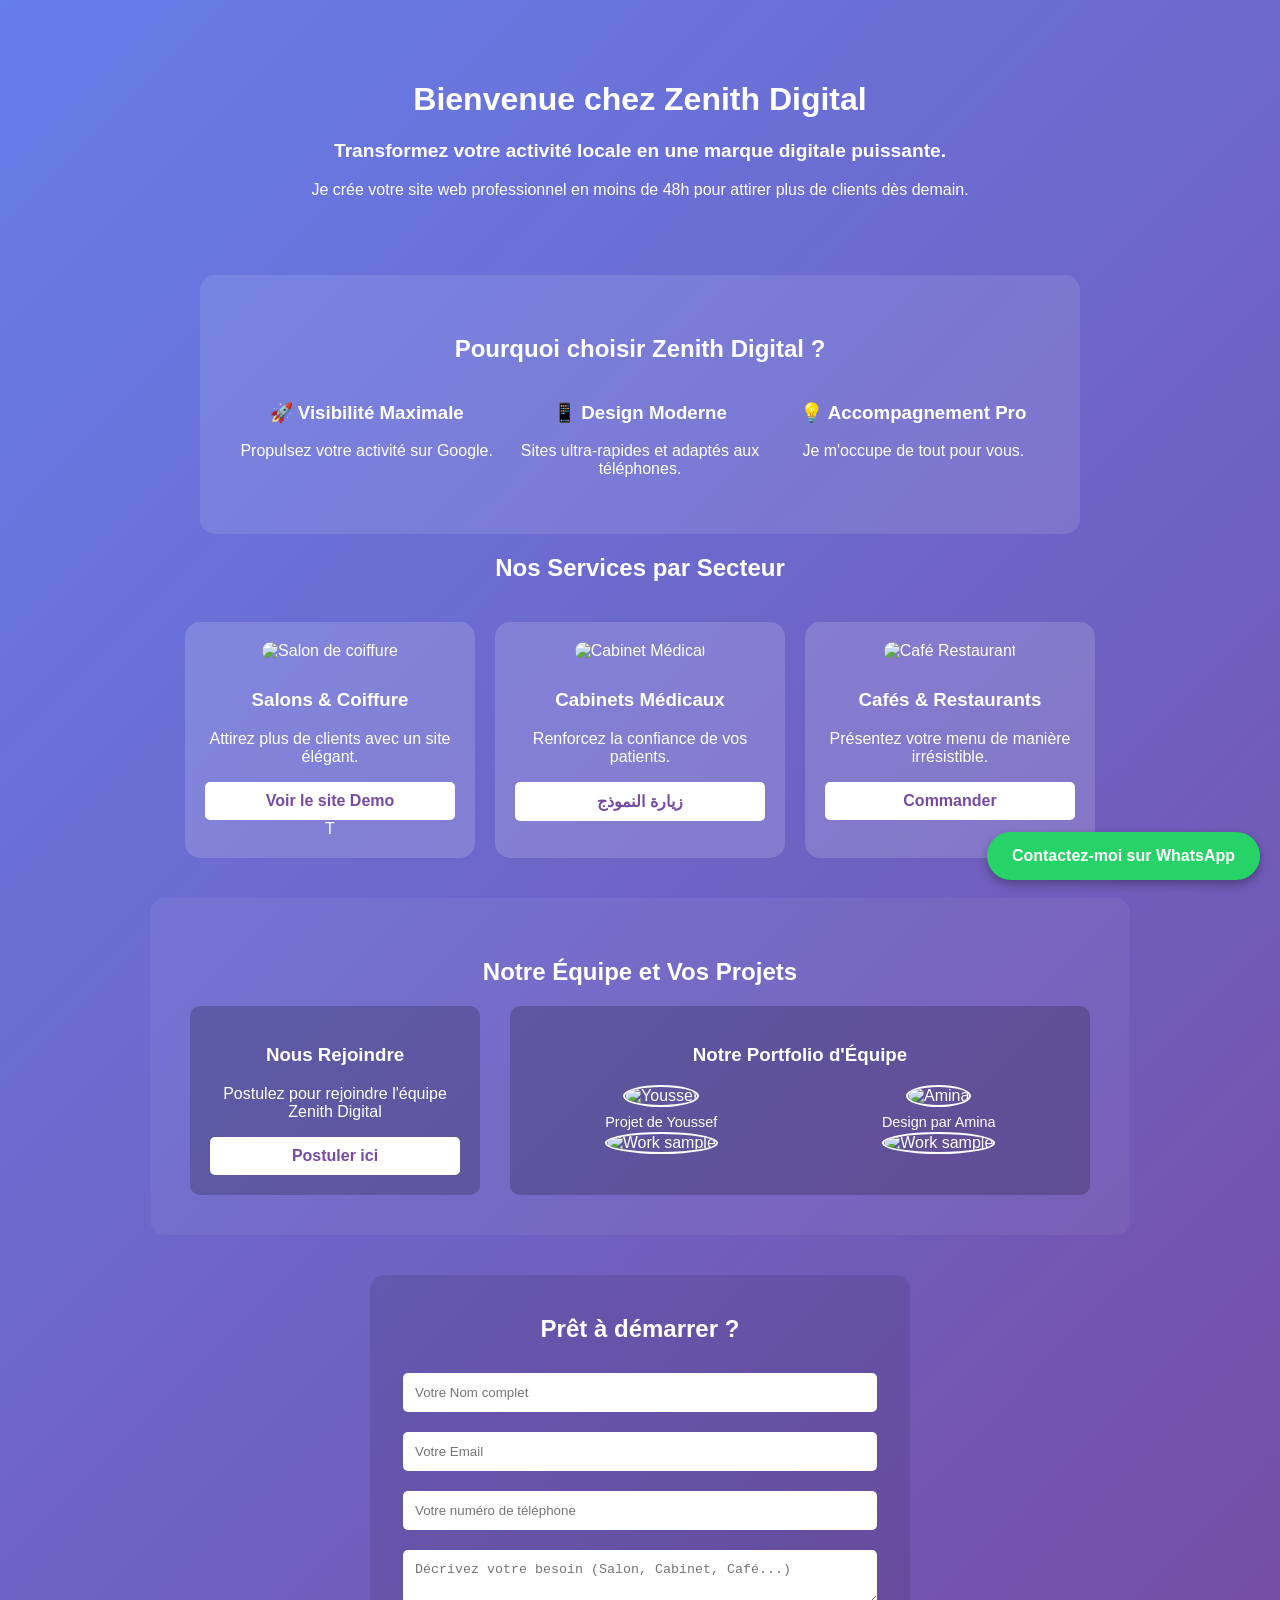
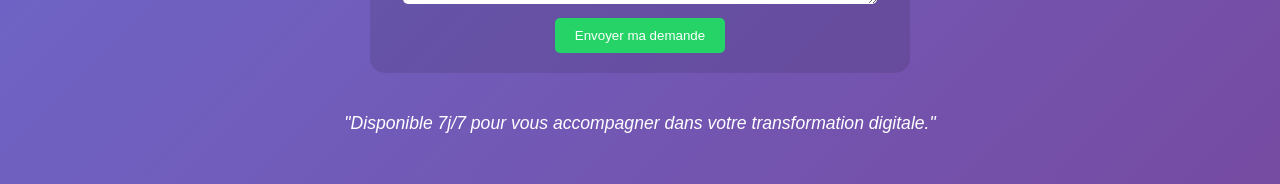
==== index.html @ df3ac6f6 "Add files via upload" ====
<!DOCTYPE html>
<html lang="fr">
<head>
    <meta charset="UTF-8">
    <meta name="viewport" content="width=device-width, initial-scale=1.0">
    <title>Zenith Digital - Votre Partenaire</title>
    <link rel="stylesheet" href="style.css">
</head>
<body>

    <header>
        <h1>Bienvenue chez Zenith Digital</h1>
        <p style="font-size: 1.2em; font-weight: bold;">Transformez votre activité locale en une marque digitale puissante.</p>
        <p>Je crée votre site web professionnel en moins de 48h pour attirer plus de clients dès demain.</p>
    </header>

    <section id="why-us" class="why-us">
        <h2>Pourquoi choisir Zenith Digital ?</h2>
        <div class="why-grid">
            <div><h3>🚀 Visibilité Maximale</h3><p>Propulsez votre activité sur Google.</p></div>
            <div><h3>📱 Design Moderne</h3><p>Sites ultra-rapides et adaptés aux téléphones.</p></div>
            <div><h3>💡 Accompagnement Pro</h3><p>Je m'occupe de tout pour vous.</p></div>
        </div>
    </section>

    <!-- قسم الخدمات المطوّر بالصور -->
    <section class="services">
        <h2>Nos Services par Secteur</h2>
        <div class="service-cards">
            <!-- صالون -->
            <div class="card">
                <img src="images/salon-chic.jpg" alt="Salon de coiffure">
                <h3>Salons & Coiffure</h3>
                <p>Attirez plus de clients avec un site élégant.</p>
                <a href="https://luminous-halva-c91382.netlify.app" target="_blank" class="order-btn">Voir le site Demo</a>
T
            </div>
            <!-- عيادة -->
            <div class="card">
                <img src="https://images.unsplash.com/photo-1516549655169-df83a0774514?w=500" alt="Cabinet Médical">
                <h3>Cabinets Médicaux</h3>
                <p>Renforcez la confiance de vos patients.</p>
                
<a href="clinic.html" target="_blank" class="order-btn">زيارة النموذج</a>
            </div>
            <!-- مقهى -->
            <div class="card">
                <img src="https://images.unsplash.com/photo-1554118811-1e0d58224f24?w=500" alt="Café Restaurant">
                <h3>Cafés & Restaurants</h3>
                <p>Présentez votre menu de manière irrésistible.</p>
                <a href="#contact" class="order-btn">Commander</a>
            </div>
        </div>
    </section>

    <!-- قسم "Notre Équipe et Vos Projets" الجديد -->
    <section class="team-portfolio">
        <h2>Notre Équipe et Vos Projets</h2>
        <div class="team-grid">
            <!-- قسم التوظيف -->
            <div class="hiring-section">
                <h3>Nous Rejoindre</h3>
                <p>Postulez pour rejoindre l'équipe Zenith Digital</p>
                <a href="#" class="order-btn">Postuler ici</a>
            </div>
            <!-- معرض أعمال الفريق -->
            <div class="portfolio-section">
                <h3>Notre Portfolio d'Équipe</h3>
                <div class="portfolio-grid">
                    <div class="portfolio-item">
                        <img src="https://images.unsplash.com/photo-1511367461989-f85a21fda167?w=100&h=100&crop=faces" alt="Youssef">
                        <p>Projet de Youssef</p>
                        <img src="https://images.unsplash.com/photo-1517694712202-14dd9538aa97?w=200" alt="Work sample">
                    </div>
                    <div class="portfolio-item">
                        <img src="https://images.unsplash.com/photo-1544005313-94ddf0286df2?w=100&h=100&crop=faces" alt="Amina">
                        <p>Design par Amina</p>
                        <img src="https://images.unsplash.com/photo-1581291518857-4e27b48ff24e?w=200" alt="Work sample">
                    </div>
                </div>
            </div>
        </div>
    </section>

    <section id="contact" class="form-section">
        <h2>Prêt à démarrer ?</h2>
        <form action="https://formspree.io/f/mqazqjlk" method="POST">
            <input type="text" name="name" placeholder="Votre Nom complet" required>
            <input type="email" name="email" placeholder="Votre Email" required>
            <input type="text" name="phone" placeholder="Votre numéro de téléphone" required>
            <textarea name="message" placeholder="Décrivez votre besoin (Salon, Cabinet, Café...)" required></textarea>
            <button type="submit">Envoyer ma demande</button>
        </form>
    </section>

    <div style="margin: 30px 0; color: white;">
        <p style="font-style: italic; font-size: 1.1em;">"Disponible 7j/7 pour vous accompagner dans votre transformation digitale."</p>
    </div>

    <a href="https://wa.me/212718799307" class="whatsapp-btn">Contactez-moi sur WhatsApp</a>

</body>
</html>
---- style.css ----
body { font-family: 'Segoe UI', sans-serif; background: linear-gradient(135deg, #667eea 0%, #764ba2 100%); color: white; text-align: center; margin: 0; padding: 20px; }
header { padding: 40px 0; }
.why-us { padding: 40px; background: rgba(255,255,255,0.1); margin: 20px auto; max-width: 800px; border-radius: 15px; }
.why-grid { display: grid; grid-template-columns: repeat(auto-fit, minmax(200px, 1fr)); gap: 20px; margin-top: 20px; }
.service-cards { display: flex; flex-wrap: wrap; justify-content: center; gap: 20px; padding: 20px; }
.card { background: rgba(255, 255, 255, 0.15); padding: 20px; border-radius: 15px; width: 250px; }
.card img { width: 100%; border-radius: 10px; margin-bottom: 10px; }
.order-btn { display: block; margin-top: 15px; padding: 10px; background: white; color: #764ba2; text-decoration: none; border-radius: 5px; font-weight: bold; }
.form-section { max-width: 500px; margin: 40px auto; background: rgba(0,0,0,0.1); padding: 20px; border-radius: 15px; }
input, textarea { width: 90%; padding: 12px; margin: 10px 0; border-radius: 5px; border: none; }
button { background: #25d366; color: white; padding: 10px 20px; border: none; border-radius: 5px; cursor: pointer; }
.whatsapp-btn { position: fixed; bottom: 20px; right: 20px; background: #25d366; padding: 15px 25px; border-radius: 50px; text-decoration: none; color: white; font-weight: bold; box-shadow: 0 4px 10px rgba(0,0,0,0.3); }

/* تنسيقات قسم "Notre Équipe" الجديد */
.team-portfolio { padding: 40px; background: rgba(255,255,255,0.05); margin: 20px auto; max-width: 900px; border-radius: 15px; }
.team-grid { display: grid; grid-template-columns: 1fr 2fr; gap: 30px; margin-top: 20px; }
.hiring-section, .portfolio-section { background: rgba(0,0,0,0.2); padding: 20px; border-radius: 10px; }
.portfolio-grid { display: grid; grid-template-columns: 1fr 1fr; gap: 15px; }
.portfolio-item img { border-radius: 50%; border: 2px solid white; margin-bottom: 5px; }
.portfolio-item p { margin: 2px 0; font-size: 0.9em; }
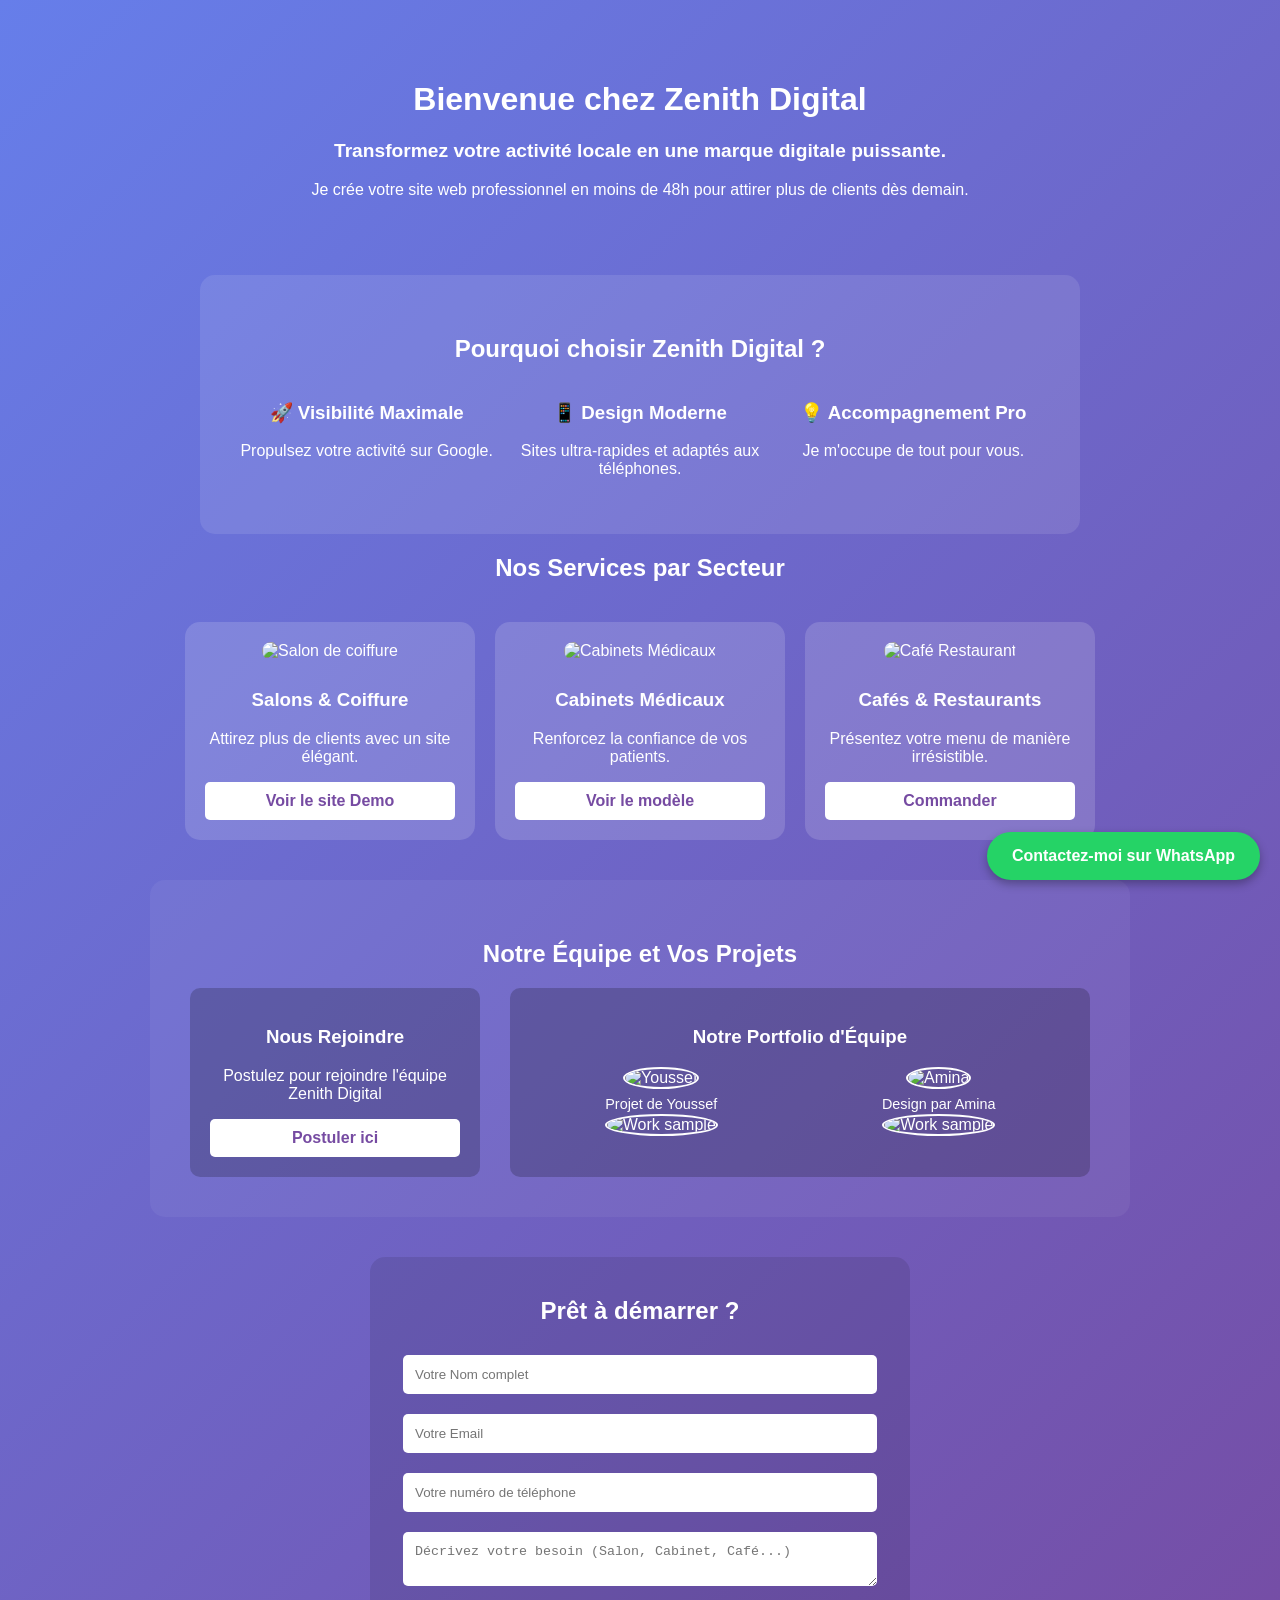
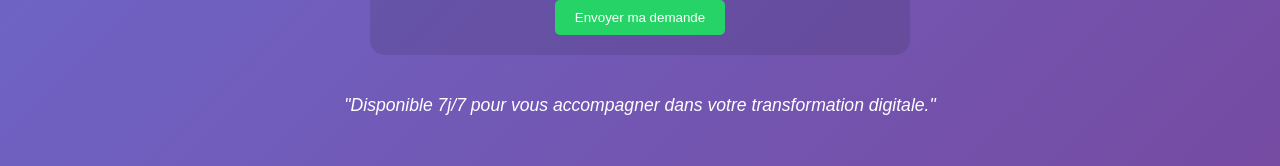
==== commit 56c91d23: "Add files via upload" ====
--- a/index.html
+++ b/index.html
@@ -30,20 +30,32 @@
         <div class="service-cards">
             <!-- صالون -->
             <div class="card">
-                <img src="images/salon-chic.jpg" alt="Salon de coiffure">
+                <img src="salon-image.jpg" alt="Salon de coiffure">
                 <h3>Salons & Coiffure</h3>
                 <p>Attirez plus de clients avec un site élégant.</p>
-                <a href="https://luminous-halva-c91382.netlify.app" target="_blank" class="order-btn">Voir le site Demo</a>
-T
+                <a href="thetrend.html" class="order-btn">Voir le site Demo</a>
             </div>
+            
+                
+                
+                 
+
+            
             <!-- عيادة -->
             <div class="card">
-                <img src="https://images.unsplash.com/photo-1516549655169-df83a0774514?w=500" alt="Cabinet Médical">
+                <img src="https://images.unsplash.com/photo-1516549655169-df83a0774514" alt="Cabinets Médicaux">
                 <h3>Cabinets Médicaux</h3>
                 <p>Renforcez la confiance de vos patients.</p>
+                <a href="clinic.html" target="_blank" class="order-btn">Voir le modèle</a>
+            </div>
+
+        
+
+            
                 
-<a href="clinic.html" target="_blank" class="order-btn">زيارة النموذج</a>
-            </div>
+                
+
+            
             <!-- مقهى -->
             <div class="card">
                 <img src="https://images.unsplash.com/photo-1554118811-1e0d58224f24?w=500" alt="Café Restaurant">
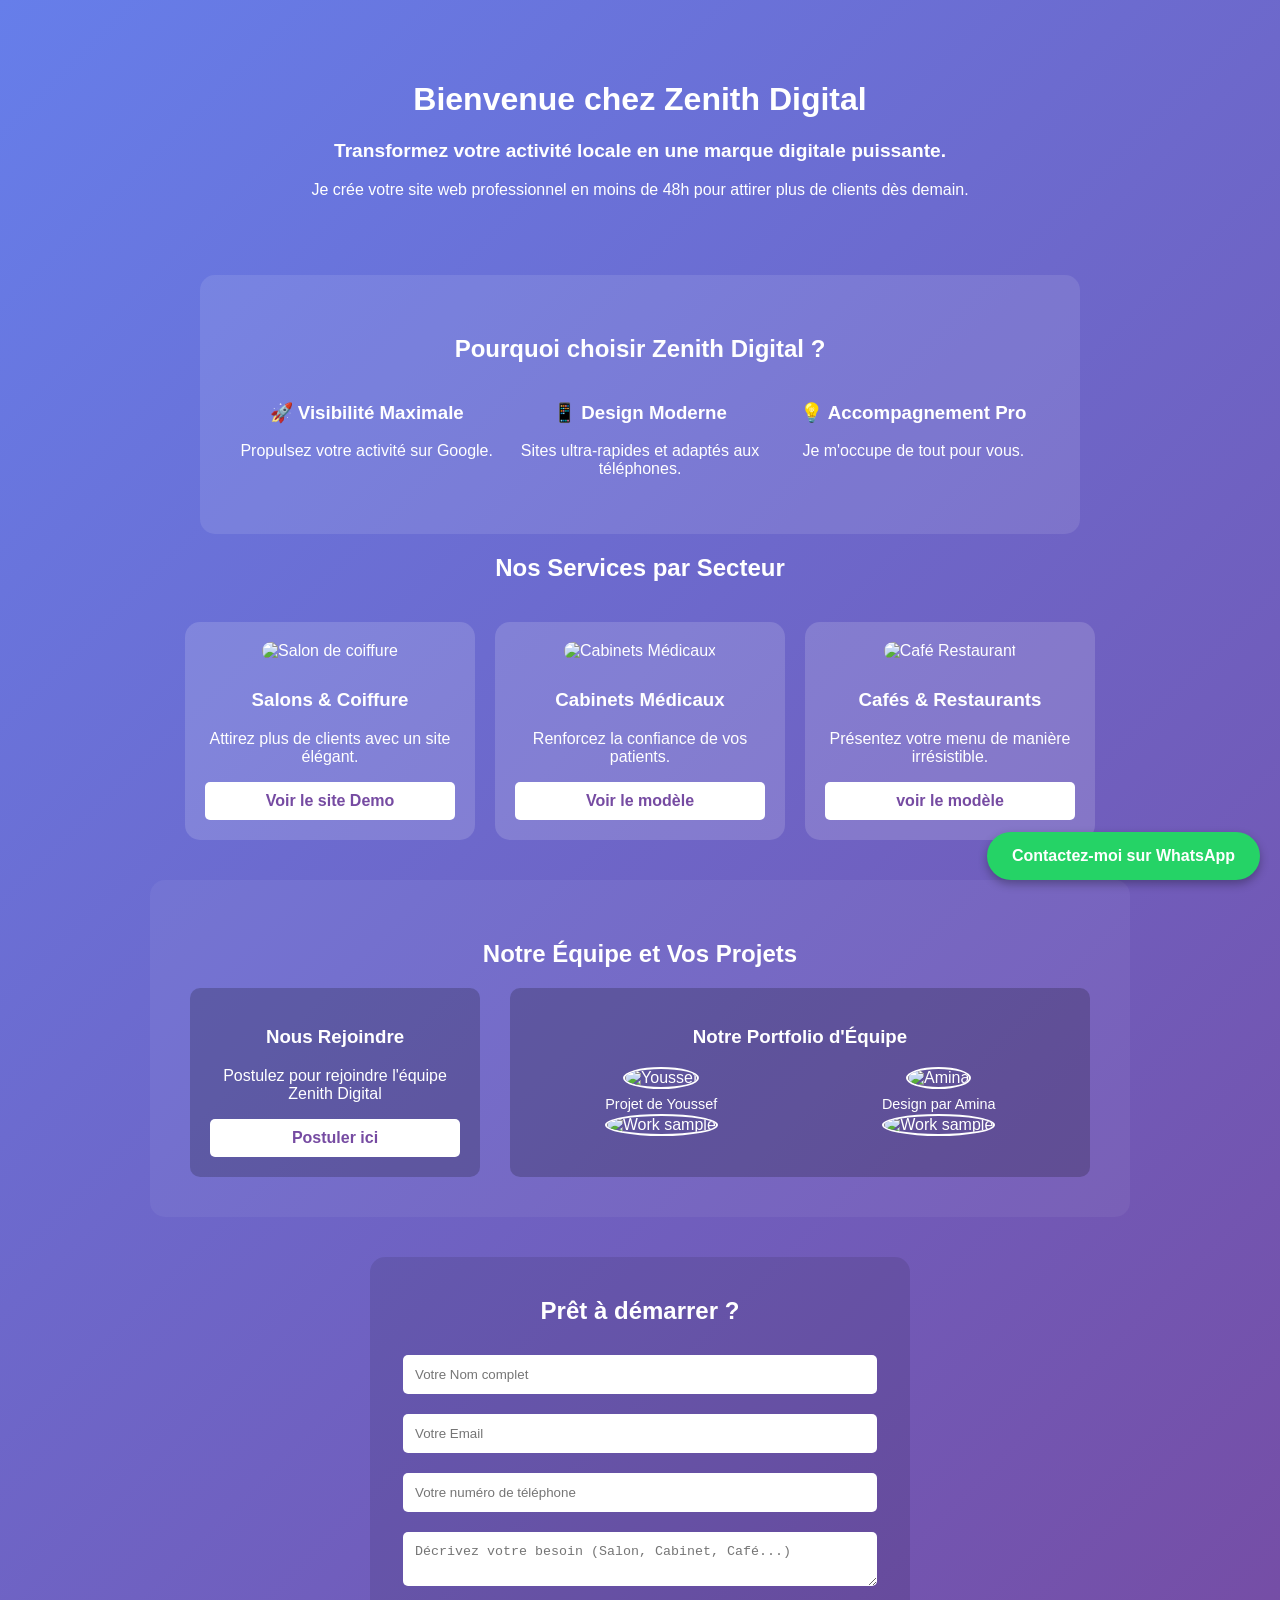
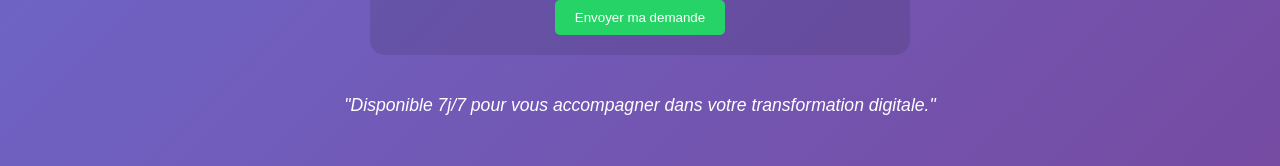
==== commit 881a02a1: "Add files via upload" ====
--- a/index.html
+++ b/index.html
@@ -61,7 +61,7 @@
                 <img src="https://images.unsplash.com/photo-1554118811-1e0d58224f24?w=500" alt="Café Restaurant">
                 <h3>Cafés & Restaurants</h3>
                 <p>Présentez votre menu de manière irrésistible.</p>
-                <a href="#contact" class="order-btn">Commander</a>
+                <a href="RS-CAF.html" class="order-btn">voir le modèle</a>
             </div>
         </div>
     </section>
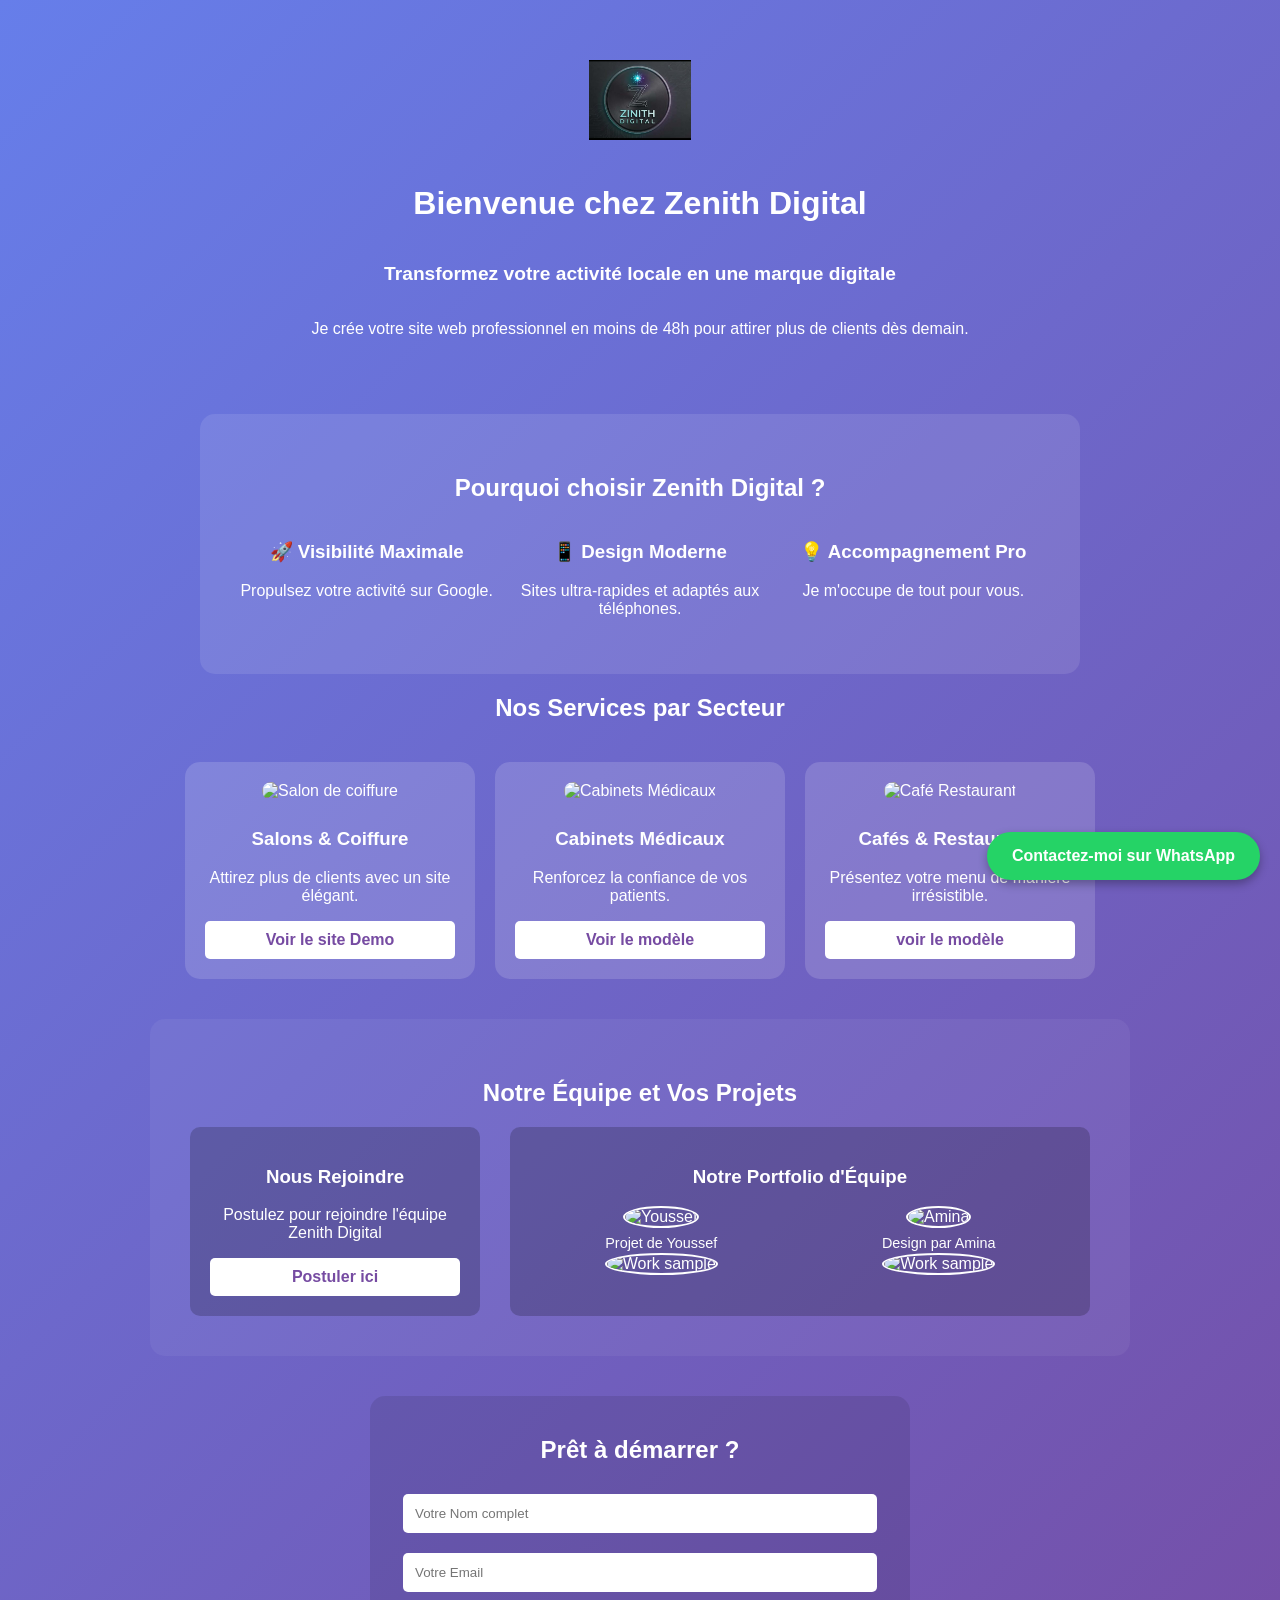
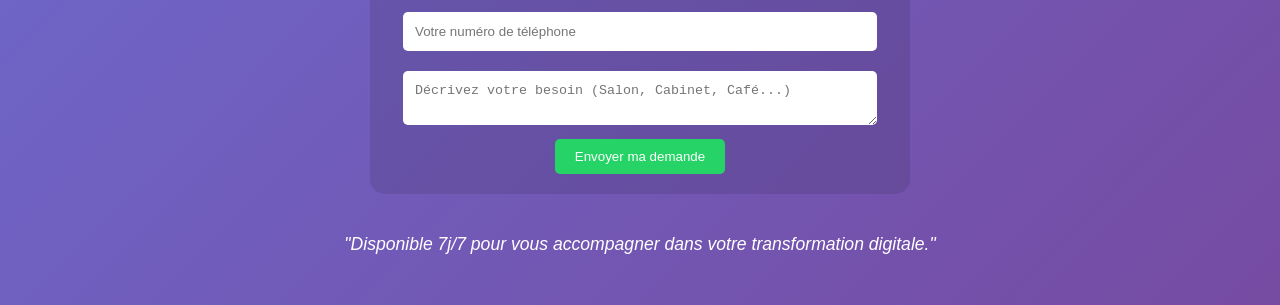
==== commit 4939261d: "Add files via upload" ====
--- a/index.html
+++ b/index.html
@@ -10,10 +10,17 @@
 <body>
 
     <header>
+        <div class="logo-container">
+            <img src="logo.jpg" alt="Zénith Digital" class="site-logo">
+        </div>
+    
         <h1>Bienvenue chez Zenith Digital</h1>
-        <p style="font-size: 1.2em; font-weight: bold;">Transformez votre activité locale en une marque digitale puissante.</p>
+        <p style="font-size: 1.2em; font-weight: bold;">Transformez votre activité locale en une marque digitale</p>
         <p>Je crée votre site web professionnel en moins de 48h pour attirer plus de clients dès demain.</p>
     </header>
+    
+        
+
 
     <section id="why-us" class="why-us">
         <h2>Pourquoi choisir Zenith Digital ?</h2>
--- a/style.css
+++ b/style.css
@@ -19,3 +19,18 @@
 .portfolio-grid { display: grid; grid-template-columns: 1fr 1fr; gap: 15px; }
 .portfolio-item img { border-radius: 50%; border: 2px solid white; margin-bottom: 5px; }
 .portfolio-item p { margin: 2px 0; font-size: 0.9em; }
+
+
+header {
+    display: flex;
+    flex-direction: column;
+    align-items: center; /* لجعل اللوجو والنصوص في المنتصف تماماً */
+    text-align: center;
+    padding: 40px 20px;
+}
+
+.site-logo {
+    height: 80px;       /* يمكنك تعديل الارتفاع (مثلاً 60px أو 100px) حسب رغبتك */
+    width: auto;        /* للحفاظ على أبعاد اللوجو دون تشويه */
+    margin-bottom: 20px; /* ترك مسافة بين اللوجو وعنوان الموقع */
+}
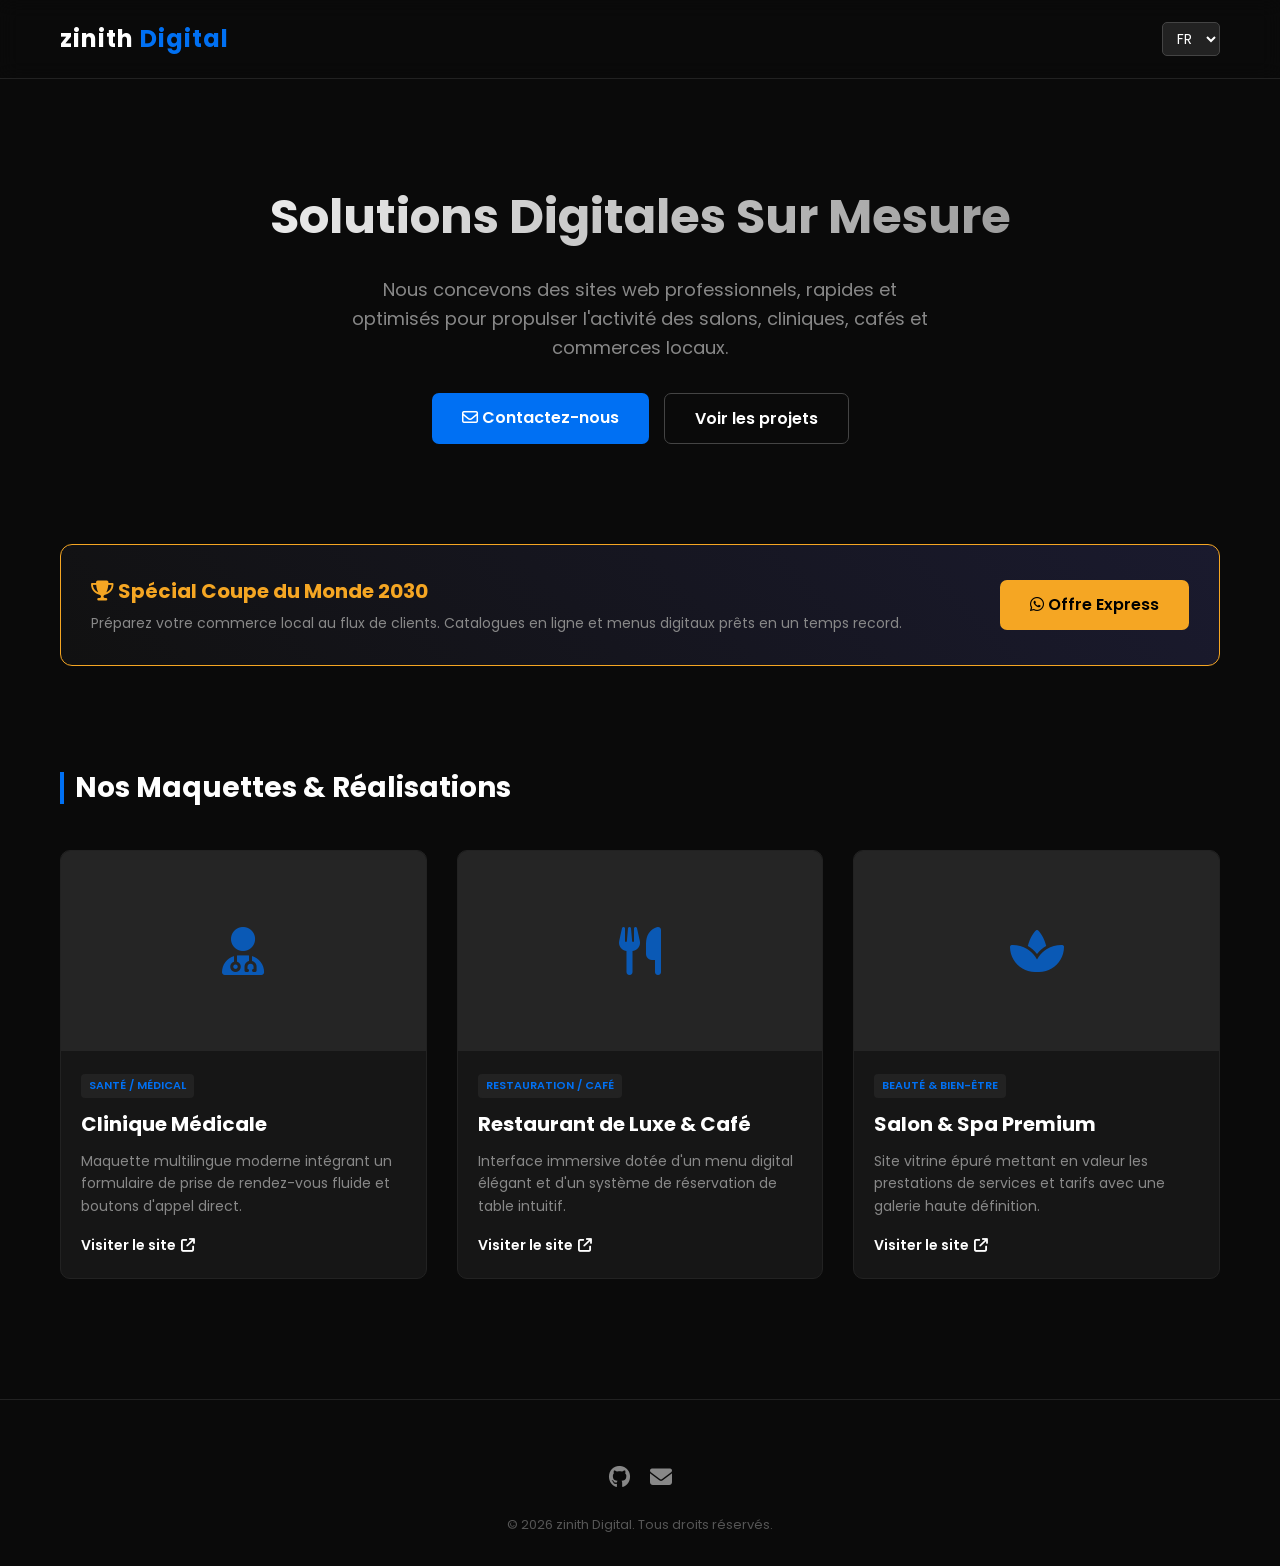
==== commit 95a9c1c7: "Add files via upload" ====
--- a/index.html
+++ b/index.html
@@ -4,120 +4,400 @@
 <head>
     <meta charset="UTF-8">
     <meta name="viewport" content="width=device-width, initial-scale=1.0">
-    <title>Zenith Digital - Votre Partenaire</title>
-    <link rel="stylesheet" href="style.css">
+    <title>zinith Digital | Création de Sites Web Professionnels</title>
+    <!-- Google Fonts -->
+    <link rel="preconnect" href="https://fonts.googleapis.com">
+    <link rel="preconnect" href="https://fonts.gstatic.com" crossorigin>
+    <link href="https://fonts.googleapis.com/css2?family=Poppins:wght@300;400;600;700&display=swap" rel="stylesheet">
+    <!-- FontAwesome for Icons -->
+    <link rel="stylesheet" href="https://cdnjs.cloudflare.com/ajax/libs/font-awesome/6.4.0/css/all.min.css">
+    
+    <style>
+        :root {
+            --primary-color: #0070f3; /* Vercel Blue accent */
+            --dark-bg: #0a0a0a;
+            --card-bg: #161616;
+            --text-main: #ffffff;
+            --text-muted: #888888;
+            --accent-gold: #f5a623; /* For World Cup offers */
+        }
+
+        * {
+            margin: 0;
+            padding: 0;
+            box-sizing: border-box;
+            font-family: 'Poppins', sans-serif;
+        }
+
+        body {
+            background-color: var(--dark-bg);
+            color: var(--text-main);
+            line-height: 1.6;
+        }
+
+        .container {
+            max-width: 1200px;
+            margin: 0 auto;
+            padding: 0 20px;
+        }
+
+        /* Header & Navigation */
+        header {
+            padding: 20px 0;
+            border-bottom: 1px solid #222;
+            position: sticky;
+            top: 0;
+            background-color: rgba(10, 10, 10, 0.8);
+            backdrop-filter: blur(10px);
+            z-index: 100;
+        }
+
+        .nav-container {
+            display: flex;
+            justify-content: space-between;
+            align-items: center;
+        }
+
+        .logo {
+            font-size: 24px;
+            font-weight: 700;
+            letter-spacing: 1px;
+        }
+
+        .logo span {
+            color: var(--primary-color);
+        }
+
+        .nav-right {
+            display: flex;
+            align-items: center;
+            gap: 20px;
+        }
+
+        .lang-switcher {
+            background: #222;
+            color: white;
+            border: 1px solid #444;
+            padding: 5px 10px;
+            border-radius: 5px;
+            cursor: pointer;
+            font-size: 14px;
+        }
+
+        /* Hero Section */
+        .hero {
+            padding: 100px 0 60px 0;
+            text-align: center;
+        }
+
+        .hero h1 {
+            font-size: 48px;
+            font-weight: 700;
+            margin-bottom: 20px;
+            background: linear-gradient(to right, #fff, #888);
+            -webkit-background-clip: text;
+            -webkit-text-fill-color: transparent;
+        }
+
+        .hero p {
+            font-size: 18px;
+            color: var(--text-muted);
+            max-width: 600px;
+            margin: 0 auto 30px auto;
+        }
+
+        .cta-buttons {
+            display: flex;
+            justify-content: center;
+            gap: 15px;
+        }
+
+        .btn {
+            padding: 12px 30px;
+            border-radius: 7px;
+            font-weight: 600;
+            text-decoration: none;
+            transition: all 0.3s ease;
+        }
+
+        .btn-primary {
+            background-color: var(--primary-color);
+            color: white;
+        }
+
+        .btn-primary:hover {
+            background-color: #0051b3;
+            box-shadow: 0 0 20px rgba(0, 112, 243, 0.4);
+        }
+
+        .btn-secondary {
+            background-color: transparent;
+            color: white;
+            border: 1px solid #444;
+        }
+
+        .btn-secondary:hover {
+            border-color: #fff;
+            background: #111;
+        }
+
+        /* World Cup Banner Promo */
+        .promo-banner {
+            background: linear-gradient(45deg, #111, #1a1a2e);
+            border: 1px solid var(--accent-gold);
+            border-radius: 12px;
+            padding: 30px;
+            margin: 40px 0;
+            display: flex;
+            align-items: center;
+            justify-content: space-between;
+            text-align: left;
+        }
+
+        .promo-text h3 {
+            color: var(--accent-gold);
+            font-size: 20px;
+            margin-bottom: 5px;
+        }
+
+        .promo-text p {
+            color: var(--text-muted);
+            font-size: 14px;
+        }
+
+        /* Portfolio Section */
+        .portfolio {
+            padding: 60px 0;
+        }
+
+        .section-title {
+            font-size: 28px;
+            margin-bottom: 40px;
+            text-align: left;
+            position: relative;
+            padding-left: 15px;
+        }
+
+        .section-title::before {
+            content: '';
+            position: absolute;
+            left: 0;
+            top: 15%;
+            height: 70%;
+            width: 4px;
+            background-color: var(--primary-color);
+        }
+
+        .grid {
+            display: grid;
+            grid-template-columns: repeat(auto-fit, minmax(320px, 1fr));
+            gap: 30px;
+        }
+
+        .card {
+            background-color: var(--card-bg);
+            border: 1px solid #222;
+            border-radius: 10px;
+            overflow: hidden;
+            transition: transform 0.3s ease, border-color 0.3s ease;
+        }
+
+        .card:hover {
+            transform: translateY(-5px);
+            border-color: #444;
+        }
+
+        .card-preview {
+            height: 200px;
+            background-color: #252525;
+            display: flex;
+            align-items: center;
+            justify-content: center;
+            color: #555;
+            font-size: 48px;
+            position: relative;
+        }
+
+        /* Custom icons or placeholder layout for showcase */
+        .card-preview i {
+            color: var(--primary-color);
+            opacity: 0.7;
+        }
+
+        .card-content {
+            padding: 20px;
+        }
+
+        .card-tag {
+            display: inline-block;
+            font-size: 11px;
+            text-transform: uppercase;
+            background: #222;
+            padding: 3px 8px;
+            border-radius: 4px;
+            color: var(--primary-color);
+            margin-bottom: 10px;
+            font-weight: 600;
+        }
+
+        .card h3 {
+            font-size: 20px;
+            margin-bottom: 10px;
+        }
+
+        .card p {
+            color: var(--text-muted);
+            font-size: 14px;
+            margin-bottom: 15px;
+        }
+
+        .card-link {
+            color: #fff;
+            text-decoration: none;
+            font-size: 14px;
+            font-weight: 600;
+            display: inline-flex;
+            align-items: center;
+            gap: 5px;
+        }
+
+        .card-link:hover {
+            color: var(--primary-color);
+        }
+
+        /* Footer & Contact */
+        footer {
+            padding: 60px 0 30px 0;
+            border-top: 1px solid #222;
+            margin-top: 60px;
+            text-align: center;
+        }
+
+        .social-links {
+            display: flex;
+            justify-content: center;
+            gap: 20px;
+            margin-bottom: 20px;
+        }
+
+        .social-links a {
+            color: var(--text-muted);
+            font-size: 22px;
+            transition: color 0.3s ease;
+        }
+
+        .social-links a:hover {
+            color: var(--primary-color);
+        }
+
+        footer p {
+            font-size: 13px;
+            color: #555;
+        }
+
+        /* Responsive Design */
+        @media (max-width: 768px) {
+            .hero h1 { font-size: 36px; }
+            .promo-banner { flex-direction: column; gap: 20px; text-align: center; }
+        }
+    </style>
 </head>
 <body>
 
+    <!-- Header Navigation -->
     <header>
-        <div class="logo-container">
-            <img src="logo.jpg" alt="Zénith Digital" class="site-logo">
-        </div>
-    
-        <h1>Bienvenue chez Zenith Digital</h1>
-        <p style="font-size: 1.2em; font-weight: bold;">Transformez votre activité locale en une marque digitale</p>
-        <p>Je crée votre site web professionnel en moins de 48h pour attirer plus de clients dès demain.</p>
-    </header>
-    
-        
-
-
-    <section id="why-us" class="why-us">
-        <h2>Pourquoi choisir Zenith Digital ?</h2>
-        <div class="why-grid">
-            <div><h3>🚀 Visibilité Maximale</h3><p>Propulsez votre activité sur Google.</p></div>
-            <div><h3>📱 Design Moderne</h3><p>Sites ultra-rapides et adaptés aux téléphones.</p></div>
-            <div><h3>💡 Accompagnement Pro</h3><p>Je m'occupe de tout pour vous.</p></div>
-        </div>
-    </section>
-
-    <!-- قسم الخدمات المطوّر بالصور -->
-    <section class="services">
-        <h2>Nos Services par Secteur</h2>
-        <div class="service-cards">
-            <!-- صالون -->
-            <div class="card">
-                <img src="salon-image.jpg" alt="Salon de coiffure">
-                <h3>Salons & Coiffure</h3>
-                <p>Attirez plus de clients avec un site élégant.</p>
-                <a href="thetrend.html" class="order-btn">Voir le site Demo</a>
-            </div>
-            
-                
-                
-                 
-
-            
-            <!-- عيادة -->
-            <div class="card">
-                <img src="https://images.unsplash.com/photo-1516549655169-df83a0774514" alt="Cabinets Médicaux">
-                <h3>Cabinets Médicaux</h3>
-                <p>Renforcez la confiance de vos patients.</p>
-                <a href="clinic.html" target="_blank" class="order-btn">Voir le modèle</a>
-            </div>
-
-        
-
-            
-                
-                
-
-            
-            <!-- مقهى -->
-            <div class="card">
-                <img src="https://images.unsplash.com/photo-1554118811-1e0d58224f24?w=500" alt="Café Restaurant">
-                <h3>Cafés & Restaurants</h3>
-                <p>Présentez votre menu de manière irrésistible.</p>
-                <a href="RS-CAF.html" class="order-btn">voir le modèle</a>
+        <div class="container nav-container">
+            <div class="logo">zinith <span>Digital</span></div>
+            <div class="nav-right">
+                <select class="lang-switcher" aria-label="Changer de langue">
+                    <option value="fr">FR</option>
+                    <option value="en">EN</option>
+                </select>
             </div>
         </div>
-    </section>
-
-    <!-- قسم "Notre Équipe et Vos Projets" الجديد -->
-    <section class="team-portfolio">
-        <h2>Notre Équipe et Vos Projets</h2>
-        <div class="team-grid">
-            <!-- قسم التوظيف -->
-            <div class="hiring-section">
-                <h3>Nous Rejoindre</h3>
-                <p>Postulez pour rejoindre l'équipe Zenith Digital</p>
-                <a href="#" class="order-btn">Postuler ici</a>
+    </header>
+
+    <div class="container">
+        
+        <!-- Hero Section -->
+        <section class="hero">
+            <h1>Solutions Digitales Sur Mesure</h1>
+            <p>Nous concevons des sites web professionnels, rapides et optimisés pour propulser l'activité des salons, cliniques, cafés et commerces locaux.</p>
+            <div class="cta-buttons">
+                <a href="mailto:votre-email@exemple.com" class="btn btn-primary"><i class="fa-regular fa-envelope"></i> Contactez-nous</a>
+                <a href="#portfolio" class="btn btn-secondary">Voir les projets</a>
             </div>
-            <!-- معرض أعمال الفريق -->
-            <div class="portfolio-section">
-                <h3>Notre Portfolio d'Équipe</h3>
-                <div class="portfolio-grid">
-                    <div class="portfolio-item">
-                        <img src="https://images.unsplash.com/photo-1511367461989-f85a21fda167?w=100&h=100&crop=faces" alt="Youssef">
-                        <p>Projet de Youssef</p>
-                        <img src="https://images.unsplash.com/photo-1517694712202-14dd9538aa97?w=200" alt="Work sample">
-                    </div>
-                    <div class="portfolio-item">
-                        <img src="https://images.unsplash.com/photo-1544005313-94ddf0286df2?w=100&h=100&crop=faces" alt="Amina">
-                        <p>Design par Amina</p>
-                        <img src="https://images.unsplash.com/photo-1581291518857-4e27b48ff24e?w=200" alt="Work sample">
+        </section>
+
+        <!-- World Cup Opportunity Banner -->
+        <div class="promo-banner">
+            <div class="promo-text">
+                <h3><i class="fa-solid fa-trophy"></i> Spécial Coupe du Monde 2030</h3>
+                <p>Préparez votre commerce local au flux de clients. Catalogues en ligne et menus digitaux prêts en un temps record.</p>
+            </div>
+            <a href="https://wa.me/votrenumero" class="btn btn-primary" style="background-color: var(--accent-gold); color: #000;"><i class="fa-brands fa-whatsapp"></i> Offre Express</a>
+        </div>
+
+        <!-- Portfolio Showcase Section -->
+        <section class="portfolio" id="portfolio">
+            <h2 class="section-title">Nos Maquettes & Réalisations</h2>
+            
+            <div class="grid">
+                
+                <!-- Project 1: Medical Clinic -->
+                <div class="card">
+                    <div class="card-preview">
+                        <i class="fa-solid fa-user-doctor"></i>
+                    </div>
+                    <div class="card-content">
+                        <span class="card-tag">Santé / Médical</span>
+                        <h3>Clinique Médicale</h3>
+                        <p>Maquette multilingue moderne intégrant un formulaire de prise de rendez-vous fluide et boutons d'appel direct.</p>
+                        <a href="clinic.html" class="card-link">Visiter le site <i class="fa-solid fa-arrow-up-right-from-square"></i></a>
                     </div>
                 </div>
+
+                <!-- Project 2: Luxury Restaurant -->
+                <div class="card">
+                    <div class="card-preview">
+                        <i class="fa-solid fa-utensils"></i>
+                    </div>
+                    <div class="card-content">
+                        <span class="card-tag">Restauration / Café</span>
+                        <h3>Restaurant de Luxe & Café</h3>
+                        <p>Interface immersive dotée d'un menu digital élégant et d'un système de réservation de table intuitif.</p>
+                        <a href="RS-CAF.html" class="card-link">Visiter le site <i class="fa-solid fa-arrow-up-right-from-square"></i></a>
+                    </div>
+                </div>
+
+                <!-- Project 3: Beauty & Salon -->
+                <div class="card">
+                    <div class="card-preview">
+                        <i class="fa-solid fa-spa"></i>
+                    </div>
+                    <div class="card-content">
+                        <span class="card-tag">Beauté & Bien-être</span>
+                        <h3>Salon & Spa Premium</h3>
+                        <p>Site vitrine épuré mettant en valeur les prestations de services et tarifs avec une galerie haute définition.</p>
+                        <a href="thetrend.html" class="card-link">Visiter le site <i class="fa-solid fa-arrow-up-right-from-square"></i></a>
+                    </div>
+                </div>
+
             </div>
+        </section>
+
+    </div>
+
+    <!-- Footer Area -->
+    <footer>
+        <div class="container">
+            <div class="social-links">
+                <a href="https://github.com/" target="_blank" aria-label="GitHub"><i class="fa-brands fa-github"></i></a>
+                <a href="mailto:votre-email@exemple.com" aria-label="Email"><i class="fa-solid fa-envelope"></i></a>
+            </div>
+            <p>&copy; 2026 zinith Digital. Tous droits réservés.</p>
         </div>
-    </section>
-
-    <section id="contact" class="form-section">
-        <h2>Prêt à démarrer ?</h2>
-        <form action="https://formspree.io/f/mqazqjlk" method="POST">
-            <input type="text" name="name" placeholder="Votre Nom complet" required>
-            <input type="email" name="email" placeholder="Votre Email" required>
-            <input type="text" name="phone" placeholder="Votre numéro de téléphone" required>
-            <textarea name="message" placeholder="Décrivez votre besoin (Salon, Cabinet, Café...)" required></textarea>
-            <button type="submit">Envoyer ma demande</button>
-        </form>
-    </section>
-
-    <div style="margin: 30px 0; color: white;">
-        <p style="font-style: italic; font-size: 1.1em;">"Disponible 7j/7 pour vous accompagner dans votre transformation digitale."</p>
-    </div>
-
-    <a href="https://wa.me/212718799307" class="whatsapp-btn">Contactez-moi sur WhatsApp</a>
+    </footer>
 
 </body>
 </html>
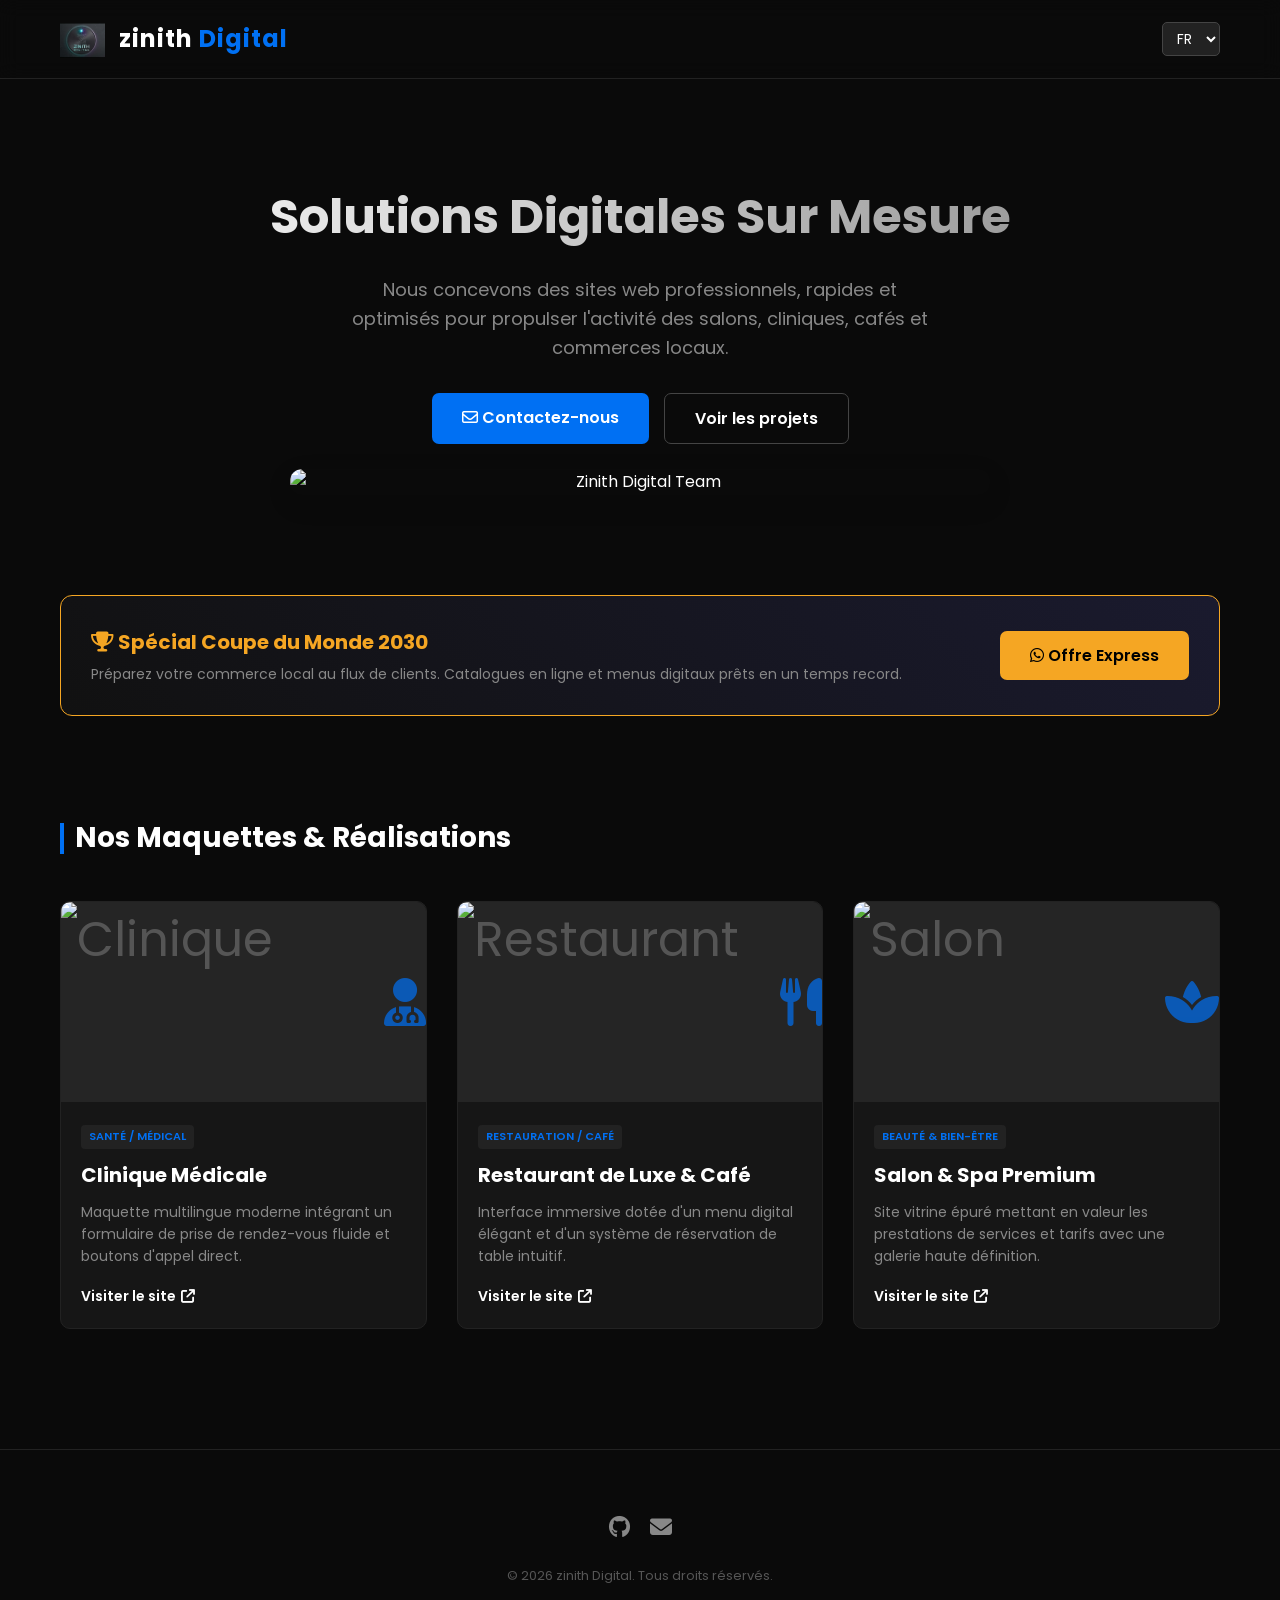
==== commit 5c787fdb: "Add files via upload" ====
--- a/index.html
+++ b/index.html
@@ -307,7 +307,7 @@
     <!-- Header Navigation -->
     <header>
         <div class="container nav-container">
-            <div class="logo">zinith <span>Digital</span></div>
+            <div class="logo"><img src="logo.jpg" alt="Logo" style="height: 35px; width: auto; vertical-align: middle; margin-right: 8px;"> zinith <span>Digital</span></div>
             <div class="nav-right">
                 <select class="lang-switcher" aria-label="Changer de langue">
                     <option value="fr">FR</option>
@@ -324,9 +324,11 @@
             <h1>Solutions Digitales Sur Mesure</h1>
             <p>Nous concevons des sites web professionnels, rapides et optimisés pour propulser l'activité des salons, cliniques, cafés et commerces locaux.</p>
             <div class="cta-buttons">
-                <a href="mailto:votre-email@exemple.com" class="btn btn-primary"><i class="fa-regular fa-envelope"></i> Contactez-nous</a>
+                <a href="mailto:ibtissambiti98@gmail.com
+                " class="btn btn-primary"><i class="fa-regular fa-envelope"></i> Contactez-nous</a>
                 <a href="#portfolio" class="btn btn-secondary">Voir les projets</a>
-            </div>
+            </div><img src="http://googleusercontent.com/generated_image_content/0" alt="Zinith Digital Team" style="width: 100%; max-width: 700px; height: auto; border-radius: 12px; margin: 25px auto 0 auto; display: block; box-shadow: 0 8px 25px rgba(0,0,0,0.15);">
+
         </section>
 
         <!-- World Cup Opportunity Banner -->
@@ -335,7 +337,7 @@
                 <h3><i class="fa-solid fa-trophy"></i> Spécial Coupe du Monde 2030</h3>
                 <p>Préparez votre commerce local au flux de clients. Catalogues en ligne et menus digitaux prêts en un temps record.</p>
             </div>
-            <a href="https://wa.me/votrenumero" class="btn btn-primary" style="background-color: var(--accent-gold); color: #000;"><i class="fa-brands fa-whatsapp"></i> Offre Express</a>
+            <a href="https://wa.me/votre/212718799307" class="btn btn-primary" style="background-color: var(--accent-gold); color: #000;"><i class="fa-brands fa-whatsapp"></i> Offre Express</a>
         </div>
 
         <!-- Portfolio Showcase Section -->
@@ -347,6 +349,7 @@
                 <!-- Project 1: Medical Clinic -->
                 <div class="card">
                     <div class="card-preview">
+                        <img src="https://images.unsplash.com/photo-1629909613654-28e377c37b09?w=600" alt="Clinique" style="width: 100%; height: 200px; object-fit: cover; border-radius: 8px 8px 0 0;">
                         <i class="fa-solid fa-user-doctor"></i>
                     </div>
                     <div class="card-content">
@@ -360,6 +363,7 @@
                 <!-- Project 2: Luxury Restaurant -->
                 <div class="card">
                     <div class="card-preview">
+                        <img src="https://images.unsplash.com/photo-1555396273-367ea4eb4db5?w=600" alt="Restaurant" style="width: 100%; height: 200px; object-fit: cover; border-radius: 8px 8px 0 0;">
                         <i class="fa-solid fa-utensils"></i>
                     </div>
                     <div class="card-content">
@@ -373,6 +377,7 @@
                 <!-- Project 3: Beauty & Salon -->
                 <div class="card">
                     <div class="card-preview">
+                        <img src="https://images.unsplash.com/photo-1560066984-138dadb4c035?w=600" alt="Salon" style="width: 100%; height: 200px; object-fit: cover; border-radius: 8px 8px 0 0;">
                         <i class="fa-solid fa-spa"></i>
                     </div>
                     <div class="card-content">
@@ -393,11 +398,76 @@
         <div class="container">
             <div class="social-links">
                 <a href="https://github.com/" target="_blank" aria-label="GitHub"><i class="fa-brands fa-github"></i></a>
-                <a href="mailto:votre-email@exemple.com" aria-label="Email"><i class="fa-solid fa-envelope"></i></a>
+                <a href="mailto:ibtissambiti98@gmail.com" aria-label="Email"><i class="fa-solid fa-envelope"></i></a>
             </div>
             <p>&copy; 2026 zinith Digital. Tous droits réservés.</p>
         </div>
     </footer>
-
+    <script>
+        // قاموس النصوص للغات الثلاث
+        const translations = {
+            fr: {
+                title: "Solutions Digitales Sur Mesure: Votre Vision, Nos Sites",
+                desc: "Nous concevons des sites web professionnels, rapides et optimisés pour le commerce local et au-delà.",
+                btnContact: "Prenez un Rendez-vous",
+                btnProjects: "Voir les projets",
+                portfolioTitle: "Nos Maquettes & Réalisations",
+                clinicTag: "Santé / Médical",
+                clinicTitle: "Clinique Médicale",
+                clinicDesc: "Maquette multilingue moderne intégrant un formulaire de prise de rendez-vous.",
+                restaurantTag: "Métiers de bouche",
+                restaurantTitle: "Restaurant de Luxe",
+                restaurantDesc: "Catalogue en ligne et menus digitaux pour attirer plus de clients.",
+                visitBtn: "Visiter le site"
+            },
+            en: {
+                title: "Tailored Digital Solutions: Your Vision, Our Sites",
+                desc: "We design professional, fast, and optimized websites for local businesses and beyond.",
+                btnContact: "Book an Appointment",
+                btnProjects: "View Projects",
+                portfolioTitle: "Our Templates & Creations",
+                clinicTag: "Health / Medical",
+                clinicTitle: "Medical Clinic",
+                clinicDesc: "Modern multilingual template featuring an integrated appointment booking form.",
+                restaurantTag: "Catering & Food",
+                restaurantTitle: "Luxury Restaurant",
+                restaurantDesc: "Online catalog and digital menus to boost your local customer flow.",
+                visitBtn: "Visit Site"
+            }
+        };
+        
+        // تتبع زر اختيار اللغة
+        document.querySelector('.lang-switcher').addEventListener('change', function(e) {
+            const lang = e.target.value;
+            if (!translations[lang]) return;
+        
+            // تغيير اتجاه الصفحة بناءً على اللغة (من اليسار لليمين للفرنسية والإنجليزية)
+            document.documentElement.dir = "ltr";
+            document.documentElement.lang = lang;
+        
+            // تبديل النصوص في الواجهة
+            document.querySelector('.hero h1').innerText = translations[lang].title;
+            document.querySelector('.hero p').innerText = translations[lang].desc;
+            document.querySelector('.hero .btn-primary').childNodes[2].textContent = " " + translations[lang].btnContact;
+            document.querySelector('.hero .btn-secondary').innerText = translations[lang].btnProjects;
+            document.querySelector('#portfolio .section-title').innerText = translations[lang].portfolioTitle;
+            
+            // تبديل نصوص البطاقات (العيادة والمطعم)
+            const cards = document.querySelectorAll('.card-content');
+            if(cards.length >= 2) {
+                // بطاقة العيادة
+                cards[0].querySelector('.card-tag').innerText = translations[lang].clinicTag;
+                cards[0].querySelector('h3').innerText = translations[lang].clinicTitle;
+                cards[0].querySelector('p').innerText = translations[lang].clinicDesc;
+                cards[0].querySelector('.card-link').childNodes[0].textContent = translations[lang].visitBtn + " ";
+                
+                // بطاقة المطعم
+                cards[1].querySelector('.card-tag').innerText = translations[lang].restaurantTag;
+                cards[1].querySelector('h3').innerText = translations[lang].restaurantTitle;
+                cards[1].querySelector('p').innerText = translations[lang].restaurantDesc;
+                cards[1].querySelector('.card-link').childNodes[0].textContent = translations[lang].visitBtn + " ";
+            }
+        });
+        </script>
 </body>
 </html>
